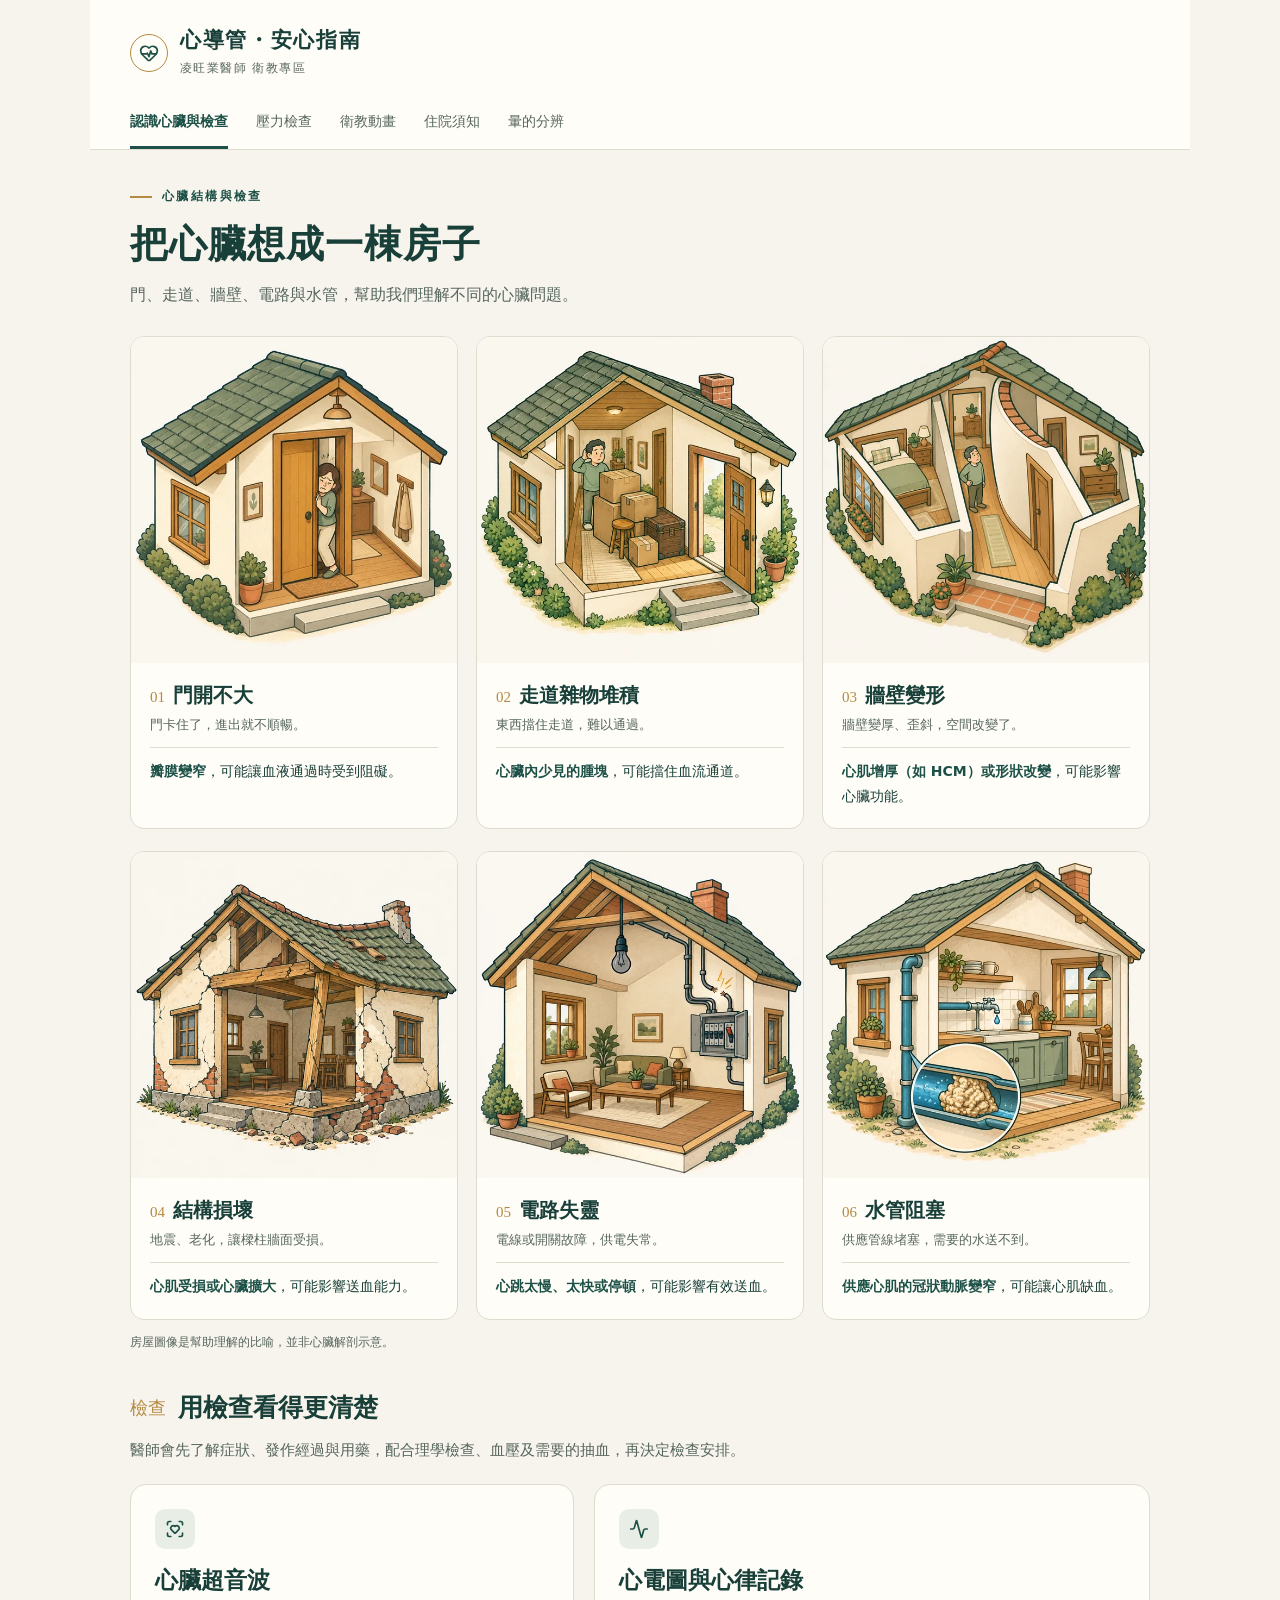
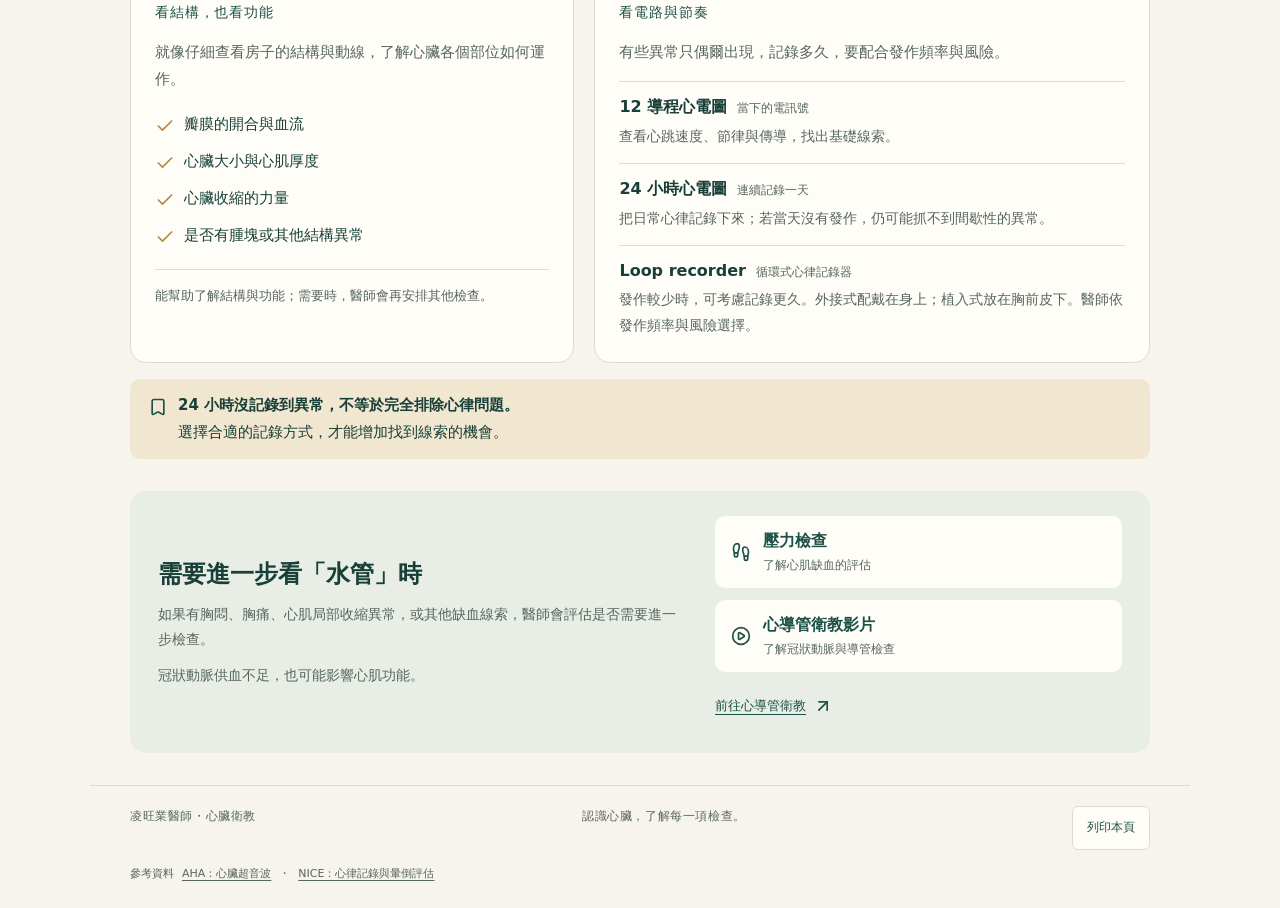
==== index.html @ b9afe4aa "Publish verified DRLWY education site candidate with Google read-only content" ====
<!doctype html>
<html lang="zh-Hant">
<head>
  <meta charset="utf-8">
  <meta name="viewport" content="width=device-width, initial-scale=1">
  <meta name="color-scheme" content="light">
  <meta name="theme-color" content="#f7f4ed">
  <link rel="canonical" href="https://demo.drlwy.com/">
  <script src="home-routing.1e4368911c.js"></script>
  <title>認識心臟與檢查：把心臟想成一棟房子｜凌旺業醫師 衛教專區</title>
  <meta name="description" content="用六張房屋卡通認識心臟結構、心律與冠狀動脈問題，了解心臟超音波、12 導程心電圖、24 小時心電圖及循環式心律記錄器。">
  <style>
html{color-scheme:light;background:#f7f4ed}body{margin:0;background:#f7f4ed}.skip-link{position:absolute;left:12px;top:-80px;z-index:10;padding:10px 16px;color:#183f38;background:#fffdf8}.skip-link:focus{top:10px}@page{margin:12mm}

    #heart-house-education{--hh-paper:#f7f4ed;--hh-surface:#fffdf8;--hh-ink:#183f38;--hh-muted:#56665d;--hh-line:#dddccf;--hh-teal:#1d5147;--hh-tint:#e8eee6;--hh-gold:#b58a43;--hh-gold-tint:#f1e7d0;--hh-art:#faf7f0;background:var(--hh-paper);color:var(--hh-ink);font-family:"Noto Sans TC","PingFang TC","Microsoft JhengHei",system-ui,sans-serif;font-size:16px;line-height:1.8;width:100%;max-width:1100px;margin:0 auto;box-sizing:border-box}
    #heart-house-education *{box-sizing:border-box}
    #heart-house-education p,#heart-house-education h1,#heart-house-education h2,#heart-house-education h3,#heart-house-education ul,#heart-house-education dl,#heart-house-education dd,#heart-house-education figure{margin:0}
    #heart-house-education .hh-header{padding:26px 40px 0;background:var(--hh-surface);border-bottom:1px solid var(--hh-line)}
    #heart-house-education .hh-brand{display:flex;align-items:center;gap:12px;padding-right:92px}
    #heart-house-education .hh-brand-mark{display:grid;place-items:center;width:38px;height:38px;border:1px solid var(--hh-gold);border-radius:50%;color:var(--hh-teal);flex:none}
    #heart-house-education .hh-brand-name{font-family:"Noto Serif TC","Songti TC","PMingLiU",serif;font-size:21px;font-weight:700;letter-spacing:.08em;line-height:1.4}
    #heart-house-education .hh-brand-byline{color:var(--hh-muted);font-size:12px;letter-spacing:.12em;margin-top:3px}
    #heart-house-education .hh-nav{display:flex;flex-wrap:wrap;gap:8px 28px;list-style:none;padding:20px 0 0;font-size:14px;color:var(--hh-muted)}
    #heart-house-education .hh-nav li{padding:9px 0 12px;white-space:nowrap}
    #heart-house-education .hh-nav [aria-current]{border-bottom:3px solid var(--hh-teal);color:var(--hh-teal);font-weight:700}
    #heart-house-education .hh-main{padding:36px 40px 32px}
    #heart-house-education .hh-eyebrow{color:var(--hh-teal);font-size:12px;font-weight:700;letter-spacing:.2em;display:flex;align-items:center;gap:10px;margin-bottom:10px}
    #heart-house-education .hh-eyebrow:before{content:"";width:22px;height:2px;background:var(--hh-gold)}
    #heart-house-education h1{font-family:"Noto Serif TC","Songti TC","PMingLiU",serif;font-size:38px;font-weight:700;line-height:1.4;letter-spacing:.025em;margin-bottom:10px}
    #heart-house-education .hh-lead{color:var(--hh-muted);max-width:740px}
    #heart-house-education .hh-houses{display:grid;grid-template-columns:repeat(3,minmax(0,1fr));gap:22px 18px;margin-top:26px}
    #heart-house-education .hh-house{background:var(--hh-surface);border:1px solid var(--hh-line);border-radius:14px;overflow:hidden;min-width:0}
    #heart-house-education .hh-house img{display:block;width:100%;height:auto;aspect-ratio:1;object-fit:contain;background:var(--hh-art)}
    #heart-house-education .hh-house-copy{padding:17px 19px 19px}
    #heart-house-education .hh-house-top{display:flex;align-items:baseline;gap:8px;margin-bottom:4px}
    #heart-house-education .hh-house-no{font-family:Georgia,serif;font-size:15px;line-height:1;color:var(--hh-gold);flex:none}
    #heart-house-education .hh-house h2{font-size:20px;font-weight:700;line-height:1.5}
    #heart-house-education .hh-literal{color:var(--hh-muted);font-size:13px;line-height:1.7;margin-bottom:11px}
    #heart-house-education .hh-medical{border-top:1px solid var(--hh-line);padding-top:11px;font-size:14px;line-height:1.8;color:var(--hh-ink)}
    #heart-house-education .hh-medical strong{font-weight:700;color:var(--hh-teal)}
    #heart-house-education .hh-figure-note{font-size:12px;color:var(--hh-muted);margin-top:12px}
    #heart-house-education .hh-tests{margin-top:36px}
    #heart-house-education .hh-section-head{display:flex;align-items:center;gap:12px;margin-bottom:10px}
    #heart-house-education .hh-section-head>span{color:var(--hh-gold);font-family:Georgia,serif;font-size:18px}
    #heart-house-education .hh-section-head h2{font-size:25px;line-height:1.5;font-weight:700}
    #heart-house-education .hh-before{color:var(--hh-muted);font-size:15px;max-width:810px}
    #heart-house-education .hh-test-grid{display:grid;grid-template-columns:minmax(0,1fr) minmax(0,1.25fr);gap:20px;margin-top:20px;align-items:stretch}
    #heart-house-education .hh-test{background:var(--hh-surface);border:1px solid var(--hh-line);border-radius:16px;padding:24px}
    #heart-house-education .hh-test-icon{display:grid;place-items:center;width:40px;height:40px;background:var(--hh-tint);color:var(--hh-teal);border-radius:10px;margin-bottom:14px}
    #heart-house-education .hh-test h3{font-size:23px;line-height:1.5;font-weight:700}
    #heart-house-education .hh-test-subtitle{color:var(--hh-teal);font-size:14px;letter-spacing:.06em;margin-top:3px;margin-bottom:14px}
    #heart-house-education .hh-test p{font-size:15px;color:var(--hh-muted)}
    #heart-house-education .hh-echo-points{list-style:none;padding:0;margin-top:18px;display:grid;gap:10px}
    #heart-house-education .hh-echo-points li{display:flex;align-items:flex-start;gap:9px;font-size:15px}
    #heart-house-education .hh-echo-points .education-icon{color:var(--hh-gold);margin-top:5px;flex:none}
    #heart-house-education .hh-echo-caption{margin-top:20px;padding-top:15px;border-top:1px solid var(--hh-line);font-size:13px;color:var(--hh-muted);line-height:1.7}
    #heart-house-education .hh-records{display:grid;gap:14px;margin-top:15px}
    #heart-house-education .hh-records>div{border-top:1px solid var(--hh-line);padding-top:12px}
    #heart-house-education .hh-records dt{font-weight:700;font-size:16px;line-height:1.6;margin-bottom:4px;display:flex;align-items:baseline;gap:10px;flex-wrap:wrap}
    #heart-house-education .hh-records dt span{font-size:12px;font-weight:400;color:var(--hh-muted)}
    #heart-house-education .hh-records dd{font-size:14px;line-height:1.8;color:var(--hh-muted)}
    #heart-house-education .hh-record-note{margin-top:16px;background:var(--hh-gold-tint);border-radius:10px;padding:13px 18px;display:flex;align-items:flex-start;gap:10px;font-size:15px;line-height:1.8}
    #heart-house-education .hh-record-note .education-icon{flex:none;margin-top:5px;color:var(--hh-teal)}
    #heart-house-education .hh-coronary{margin-top:32px;padding:25px 28px;border-radius:16px;background:var(--hh-tint);display:grid;grid-template-columns:minmax(0,1.3fr) minmax(0,1fr);gap:28px;align-items:center}
    #heart-house-education .hh-coronary h2{font-size:24px;line-height:1.5;margin-bottom:10px}
    #heart-house-education .hh-coronary p{font-size:14px;color:var(--hh-muted)}
    #heart-house-education .hh-followups{display:grid;gap:12px}
    #heart-house-education .hh-followup{display:flex;align-items:center;gap:12px;background:var(--hh-surface);border-radius:10px;padding:13px 16px;color:var(--hh-teal)}
    #heart-house-education .hh-followup>.education-icon{flex:none}
    #heart-house-education .hh-followup strong{display:block;font-size:16px;line-height:1.5}
    #heart-house-education .hh-followup small{display:block;font-size:12px;line-height:1.6;color:var(--hh-muted);margin-top:3px}
    #heart-house-education .hh-site-link{display:inline-flex;align-items:center;gap:7px;padding:7px 0;color:var(--hh-teal);font-size:13px;text-underline-offset:4px;min-height:44px}
    #heart-house-education .hh-footer{padding:20px 40px;border-top:1px solid var(--hh-line);font-size:12px;color:var(--hh-muted);display:flex;justify-content:space-between;gap:10px;flex-wrap:wrap;letter-spacing:.05em}
    #heart-house-education .hh-references{width:100%;font-size:11px;letter-spacing:0;display:flex;gap:8px;flex-wrap:wrap;align-items:center}
    #heart-house-education .hh-references a{color:var(--hh-muted);text-underline-offset:3px;padding:4px 0}
    @media(max-width:820px){#heart-house-education .hh-houses{grid-template-columns:repeat(2,minmax(0,1fr))}#heart-house-education .hh-test-grid{grid-template-columns:1fr 1.1fr}#heart-house-education .hh-test{padding:21px}#heart-house-education .hh-coronary{gap:20px;padding:24px}}
    @media(max-width:720px){#heart-house-education .hh-header{padding:22px 24px 0}#heart-house-education .hh-main{padding:30px 24px 26px}#heart-house-education .hh-footer{padding:18px 24px}#heart-house-education h1{font-size:32px}#heart-house-education .hh-nav{gap:3px 22px}#heart-house-education .hh-test-grid,#heart-house-education .hh-coronary{grid-template-columns:1fr}#heart-house-education .hh-test-grid{gap:16px}#heart-house-education .hh-echo-points{grid-template-columns:1fr 1fr;gap:12px}#heart-house-education .hh-echo-caption{margin-top:17px}#heart-house-education .hh-followups{grid-template-columns:1fr 1fr}#heart-house-education .hh-site-link{grid-column:1/-1;justify-self:start}#heart-house-education .hh-coronary{gap:18px}}
    @media(max-width:520px){#heart-house-education .hh-houses{grid-template-columns:1fr;gap:18px}#heart-house-education .hh-header{padding:20px 18px 0}#heart-house-education .hh-main{padding:26px 18px}#heart-house-education .hh-brand-name{font-size:18px}#heart-house-education .hh-brand{padding-right:60px;gap:9px}#heart-house-education .hh-brand-mark{width:32px;height:32px}#heart-house-education .hh-brand-byline{font-size:11px;letter-spacing:.04em}#heart-house-education h1{font-size:28px}#heart-house-education .hh-nav{font-size:13px;gap:0 18px}#heart-house-education .hh-house-copy{padding:18px 20px 20px}#heart-house-education .hh-house h2{font-size:22px}#heart-house-education .hh-medical{font-size:15px}#heart-house-education .hh-section-head h2{font-size:22px}#heart-house-education .hh-section-head{gap:8px}#heart-house-education .hh-test{padding:21px}#heart-house-education .hh-test h3{font-size:22px}#heart-house-education .hh-echo-points,#heart-house-education .hh-followups{grid-template-columns:1fr}#heart-house-education .hh-coronary{padding:21px}#heart-house-education .hh-coronary h2{font-size:22px}#heart-house-education .hh-footer{padding:18px}}
    @media print{#heart-house-education{background:#fff;color:#183f38;font-size:12pt}#heart-house-education .hh-nav,#heart-house-education .hh-site-link{display:none}#heart-house-education .hh-header,#heart-house-education .hh-main,#heart-house-education .hh-footer{padding-left:0;padding-right:0}#heart-house-education .hh-houses{grid-template-columns:repeat(3,minmax(0,1fr));gap:12px}#heart-house-education .hh-house,#heart-house-education .hh-test,#heart-house-education .hh-coronary{break-inside:avoid}#heart-house-education .hh-house-copy{padding:12px}#heart-house-education .hh-house h2{font-size:15pt}#heart-house-education .hh-test-grid{grid-template-columns:1fr 1.25fr}}

#heart-house-education .education-icon{display:inline-block;flex:none;width:20px;height:20px;vertical-align:middle}
#heart-house-education .hh-nav li{padding:0}
#heart-house-education .hh-nav a{display:block;padding:9px 0 12px;min-height:44px;border-bottom:3px solid transparent;color:inherit;text-decoration:none}
#heart-house-education .hh-nav a[aria-current]{border-bottom-color:var(--hh-teal);color:var(--hh-teal)}
#heart-house-education a:hover{text-decoration:underline;text-underline-offset:5px}
#heart-house-education a:focus-visible{outline:3px solid var(--hh-gold);outline-offset:4px}
#heart-house-education .hh-next,#heart-house-education .hh-followup{text-decoration:none}
@media print{html,body{background:#fff!important}#heart-house-education{max-width:none;color:#183f38}#heart-house-education .hh-nav,#heart-house-education .hh-next,#heart-house-education .hh-site-link{display:none}#heart-house-education h1,#heart-house-education h2,#heart-house-education h3{break-after:avoid}#heart-house-education .hh-house img{max-height:45mm;object-fit:contain}#heart-house-education .hh-house,#heart-house-education .hh-test,#heart-house-education .dz-symptom,#heart-house-education .dz-care{background:#fff;box-shadow:none}#heart-house-education .hh-test-grid{display:block}#heart-house-education .hh-test{margin-top:12px}#heart-house-education .hh-house-copy{padding:10px}#heart-house-education .hh-house h2{font-size:13pt}#heart-house-education .hh-medical{font-size:10pt}#heart-house-education .hh-literal{font-size:9pt}}

    #heart-house-education .education-print{appearance:none;border:1px solid var(--hh-line);border-radius:6px;background:var(--hh-surface);color:var(--hh-teal);font:inherit;min-height:44px;padding:8px 14px;cursor:pointer}
    @media print{#heart-house-education .education-print{display:none!important}}
  </style>
</head>
<body>
<a class="skip-link" href="#main-content">跳至主要內容</a>
<section id="heart-house-education" lang="zh-Hant" aria-label="用房子認識心臟與檢查衛教頁面">

  <header class="hh-header">
    <div class="hh-brand">
      <div class="hh-brand-mark"><svg class="education-icon" xmlns="http://www.w3.org/2000/svg" width="20" height="20" viewBox="0 0 24 24" fill="none" stroke="currentColor" stroke-width="2" stroke-linecap="round" stroke-linejoin="round" aria-hidden="true" focusable="false"><path d="M2 9.5a5.5 5.5 0 0 1 9.591-3.676.56.56 0 0 0 .818 0A5.49 5.49 0 0 1 22 9.5c0 2.29-1.5 4-3 5.5l-5.492 5.313a2 2 0 0 1-3 .019L5 15c-1.5-1.5-3-3.2-3-5.5" /><path d="M3.22 13H9.5l.5-1 2 4.5 2-7 1.5 3.5h5.27" /></svg></div>
      <div><div class="hh-brand-name">心導管・安心指南</div><div class="hh-brand-byline">凌旺業醫師 衛教專區</div></div>
    </div>
    <nav aria-label="衛教主題"><ul class="hh-nav"><li><a href="./" aria-current="page">認識心臟與檢查</a></li><li><a href="catheter.html#stress">壓力檢查</a></li><li><a href="catheter.html#animation">衛教動畫</a></li><li><a href="catheter.html#guide">住院須知</a></li><li><a href="dizziness.html">暈的分辨</a></li></ul></nav>
  </header>
  <main class="hh-main" id="main-content">
    <div class="hh-eyebrow">心臟結構與檢查</div>
    <h1>把心臟想成一棟房子</h1>
    <p class="hh-lead">門、走道、牆壁、電路與水管，幫助我們理解不同的心臟問題。</p>
    <div class="hh-houses">
      <figure class="hh-house">
        <img src="assets/heart-house/door.webp" width="600" height="600" decoding="async" alt="房子的門只能開一條窄縫，住戶難以通過的卡通圖">
        <figcaption class="hh-house-copy"><div class="hh-house-top"><span class="hh-house-no">01</span><h2>門開不大</h2></div><p class="hh-literal">門卡住了，進出就不順暢。</p><p class="hh-medical"><strong>瓣膜變窄</strong>，可能讓血液通過時受到阻礙。</p></figcaption>
      </figure>
      <figure class="hh-house">
        <img src="assets/heart-house/clutter.webp" width="600" height="600" decoding="async" alt="房子走道堆滿紙箱和雜物，擋住住戶通行的卡通圖">
        <figcaption class="hh-house-copy"><div class="hh-house-top"><span class="hh-house-no">02</span><h2>走道雜物堆積</h2></div><p class="hh-literal">東西擋住走道，難以通過。</p><p class="hh-medical"><strong>心臟內少見的腫塊</strong>，可能擋住血流通道。</p></figcaption>
      </figure>
      <figure class="hh-house">
        <img src="assets/heart-house/warped.webp" width="600" height="600" decoding="async" alt="房子的牆壁變厚並向走道內彎曲，使空間變小的卡通圖">
        <figcaption class="hh-house-copy"><div class="hh-house-top"><span class="hh-house-no">03</span><h2>牆壁變形</h2></div><p class="hh-literal">牆壁變厚、歪斜，空間改變了。</p><p class="hh-medical"><strong>心肌增厚（如 HCM）或形狀改變</strong>，可能影響心臟功能。</p></figcaption>
      </figure>
      <figure class="hh-house">
        <img src="assets/heart-house/structure.webp" width="600" height="600" decoding="async" alt="老房子的牆壁和樑柱出現裂縫、結構損壞的卡通圖">
        <figcaption class="hh-house-copy"><div class="hh-house-top"><span class="hh-house-no">04</span><h2>結構損壞</h2></div><p class="hh-literal">地震、老化，讓樑柱牆面受損。</p><p class="hh-medical"><strong>心肌受損或心臟擴大</strong>，可能影響送血能力。</p></figcaption>
      </figure>
      <figure class="hh-house">
        <img src="assets/heart-house/electric.webp" width="600" height="600" decoding="async" alt="房屋配電箱的電線故障、燈泡無法正常點亮的卡通圖">
        <figcaption class="hh-house-copy"><div class="hh-house-top"><span class="hh-house-no">05</span><h2>電路失靈</h2></div><p class="hh-literal">電線或開關故障，供電失常。</p><p class="hh-medical"><strong>心跳太慢、太快或停頓</strong>，可能影響有效送血。</p></figcaption>
      </figure>
      <figure class="hh-house">
        <img src="assets/heart-house/pipes.webp" width="600" height="600" decoding="async" alt="供應房屋的水管被沉積物堵住，水流變少的卡通圖">
        <figcaption class="hh-house-copy"><div class="hh-house-top"><span class="hh-house-no">06</span><h2>水管阻塞</h2></div><p class="hh-literal">供應管線堵塞，需要的水送不到。</p><p class="hh-medical"><strong>供應心肌的冠狀動脈變窄</strong>，可能讓心肌缺血。</p></figcaption>
      </figure>
    </div>
    <p class="hh-figure-note">房屋圖像是幫助理解的比喻，並非心臟解剖示意。</p>
    <section class="hh-tests" aria-labelledby="hh-tests-heading">
      <div class="hh-section-head"><span>檢查</span><h2 id="hh-tests-heading">用檢查看得更清楚</h2></div>
      <p class="hh-before">醫師會先了解症狀、發作經過與用藥，配合理學檢查、血壓及需要的抽血，再決定檢查安排。</p>
      <div class="hh-test-grid">
        <article class="hh-test">
          <div class="hh-test-icon"><svg class="education-icon" xmlns="http://www.w3.org/2000/svg" width="20" height="20" viewBox="0 0 24 24" fill="none" stroke="currentColor" stroke-width="2" stroke-linecap="round" stroke-linejoin="round" aria-hidden="true" focusable="false"><path d="M17 3h2a2 2 0 0 1 2 2v2" /><path d="M21 17v2a2 2 0 0 1-2 2h-2" /><path d="M3 7V5a2 2 0 0 1 2-2h2" /><path d="M7 21H5a2 2 0 0 1-2-2v-2" /><path d="M7.828 13.07A3 3 0 0 1 12 8.764a3 3 0 0 1 4.172 4.306l-3.447 3.62a1 1 0 0 1-1.449 0z" /></svg></div>
          <h3>心臟超音波</h3>
          <div class="hh-test-subtitle">看結構，也看功能</div>
          <p>就像仔細查看房子的結構與動線，了解心臟各個部位如何運作。</p>
          <ul class="hh-echo-points">
            <li><svg class="education-icon" xmlns="http://www.w3.org/2000/svg" width="20" height="20" viewBox="0 0 24 24" fill="none" stroke="currentColor" stroke-width="2" stroke-linecap="round" stroke-linejoin="round" aria-hidden="true" focusable="false"><path d="M20 6 9 17l-5-5" /></svg><span>瓣膜的開合與血流</span></li>
            <li><svg class="education-icon" xmlns="http://www.w3.org/2000/svg" width="20" height="20" viewBox="0 0 24 24" fill="none" stroke="currentColor" stroke-width="2" stroke-linecap="round" stroke-linejoin="round" aria-hidden="true" focusable="false"><path d="M20 6 9 17l-5-5" /></svg><span>心臟大小與心肌厚度</span></li>
            <li><svg class="education-icon" xmlns="http://www.w3.org/2000/svg" width="20" height="20" viewBox="0 0 24 24" fill="none" stroke="currentColor" stroke-width="2" stroke-linecap="round" stroke-linejoin="round" aria-hidden="true" focusable="false"><path d="M20 6 9 17l-5-5" /></svg><span>心臟收縮的力量</span></li>
            <li><svg class="education-icon" xmlns="http://www.w3.org/2000/svg" width="20" height="20" viewBox="0 0 24 24" fill="none" stroke="currentColor" stroke-width="2" stroke-linecap="round" stroke-linejoin="round" aria-hidden="true" focusable="false"><path d="M20 6 9 17l-5-5" /></svg><span>是否有腫塊或其他結構異常</span></li>
          </ul>
          <div class="hh-echo-caption">能幫助了解結構與功能；需要時，醫師會再安排其他檢查。</div>
        </article>
        <article class="hh-test">
          <div class="hh-test-icon"><svg class="education-icon" xmlns="http://www.w3.org/2000/svg" width="20" height="20" viewBox="0 0 24 24" fill="none" stroke="currentColor" stroke-width="2" stroke-linecap="round" stroke-linejoin="round" aria-hidden="true" focusable="false"><path d="M22 12h-2.48a2 2 0 0 0-1.93 1.46l-2.35 8.36a.25.25 0 0 1-.48 0L9.24 2.18a.25.25 0 0 0-.48 0l-2.35 8.36A2 2 0 0 1 4.49 12H2" /></svg></div>
          <h3>心電圖與心律記錄</h3>
          <div class="hh-test-subtitle">看電路與節奏</div>
          <p>有些異常只偶爾出現，記錄多久，要配合發作頻率與風險。</p>
          <dl class="hh-records">
            <div><dt>12 導程心電圖<span>當下的電訊號</span></dt><dd>查看心跳速度、節律與傳導，找出基礎線索。</dd></div>
            <div><dt>24 小時心電圖<span>連續記錄一天</span></dt><dd>把日常心律記錄下來；若當天沒有發作，仍可能抓不到間歇性的異常。</dd></div>
            <div><dt>Loop recorder<span>循環式心律記錄器</span></dt><dd>發作較少時，可考慮記錄更久。外接式配戴在身上；植入式放在胸前皮下。醫師依發作頻率與風險選擇。</dd></div>
          </dl>
        </article>
      </div>
      <div class="hh-record-note"><svg class="education-icon" xmlns="http://www.w3.org/2000/svg" width="20" height="20" viewBox="0 0 24 24" fill="none" stroke="currentColor" stroke-width="2" stroke-linecap="round" stroke-linejoin="round" aria-hidden="true" focusable="false"><path d="M17 3a2 2 0 0 1 2 2v15a1 1 0 0 1-1.496.868l-4.512-2.578a2 2 0 0 0-1.984 0l-4.512 2.578A1 1 0 0 1 5 20V5a2 2 0 0 1 2-2z" /></svg><span><strong>24 小時沒記錄到異常，不等於完全排除心律問題。</strong><br>選擇合適的記錄方式，才能增加找到線索的機會。</span></div>
    </section>
    <section class="hh-coronary" aria-labelledby="hh-coronary-heading">
      <div><h2 id="hh-coronary-heading">需要進一步看「水管」時</h2><p>如果有胸悶、胸痛、心肌局部收縮異常，或其他缺血線索，醫師會評估是否需要進一步檢查。</p><p style="margin-top:10px">冠狀動脈供血不足，也可能影響心肌功能。</p></div>
      <div class="hh-followups">
        <a class="hh-followup" href="catheter.html#stress"><svg class="education-icon" xmlns="http://www.w3.org/2000/svg" width="20" height="20" viewBox="0 0 24 24" fill="none" stroke="currentColor" stroke-width="2" stroke-linecap="round" stroke-linejoin="round" aria-hidden="true" focusable="false"><path d="M4 16v-2.38C4 11.5 2.97 10.5 3 8c.03-2.72 1.49-6 4.5-6C9.37 2 10 3.8 10 5.5c0 3.11-2 5.66-2 8.68V16a2 2 0 1 1-4 0Z" /><path d="M20 20v-2.38c0-2.12 1.03-3.12 1-5.62-.03-2.72-1.49-6-4.5-6C14.63 6 14 7.8 14 9.5c0 3.11 2 5.66 2 8.68V20a2 2 0 1 0 4 0Z" /><path d="M16 17h4" /><path d="M4 13h4" /></svg><div><strong>壓力檢查</strong><small>了解心肌缺血的評估</small></div></a>
        <a class="hh-followup" href="catheter.html#animation"><svg class="education-icon" xmlns="http://www.w3.org/2000/svg" width="20" height="20" viewBox="0 0 24 24" fill="none" stroke="currentColor" stroke-width="2" stroke-linecap="round" stroke-linejoin="round" aria-hidden="true" focusable="false"><path d="M9 9.003a1 1 0 0 1 1.517-.859l4.997 2.997a1 1 0 0 1 0 1.718l-4.997 2.997A1 1 0 0 1 9 14.996z" /><circle cx="12" cy="12" r="10" /></svg><div><strong>心導管衛教影片</strong><small>了解冠狀動脈與導管檢查</small></div></a>
        <a class="hh-site-link" href="catheter.html#stress">前往心導管衛教<svg class="education-icon" xmlns="http://www.w3.org/2000/svg" width="20" height="20" viewBox="0 0 24 24" fill="none" stroke="currentColor" stroke-width="2" stroke-linecap="round" stroke-linejoin="round" aria-hidden="true" focusable="false"><path d="M7 7h10v10" /><path d="M7 17 17 7" /></svg></a>
      </div>
    </section>
  </main>
  <footer class="hh-footer"><span>凌旺業醫師・心臟衛教</span><span>認識心臟，了解每一項檢查。</span><button class="education-print" type="button" onclick="window.print()">列印本頁</button><div class="hh-references"><span>參考資料</span><a href="https://www.heart.org/en/health-topics/heart-attack/diagnosing-a-heart-attack/echocardiogram" target="_blank" rel="noopener noreferrer">AHA：心臟超音波</a><span>・</span><a href="https://www.nice.org.uk/guidance/cg109/chapter/Recommendations" target="_blank" rel="noopener noreferrer">NICE：心律記錄與暈倒評估</a></div></footer>
</section>

</body>
</html>
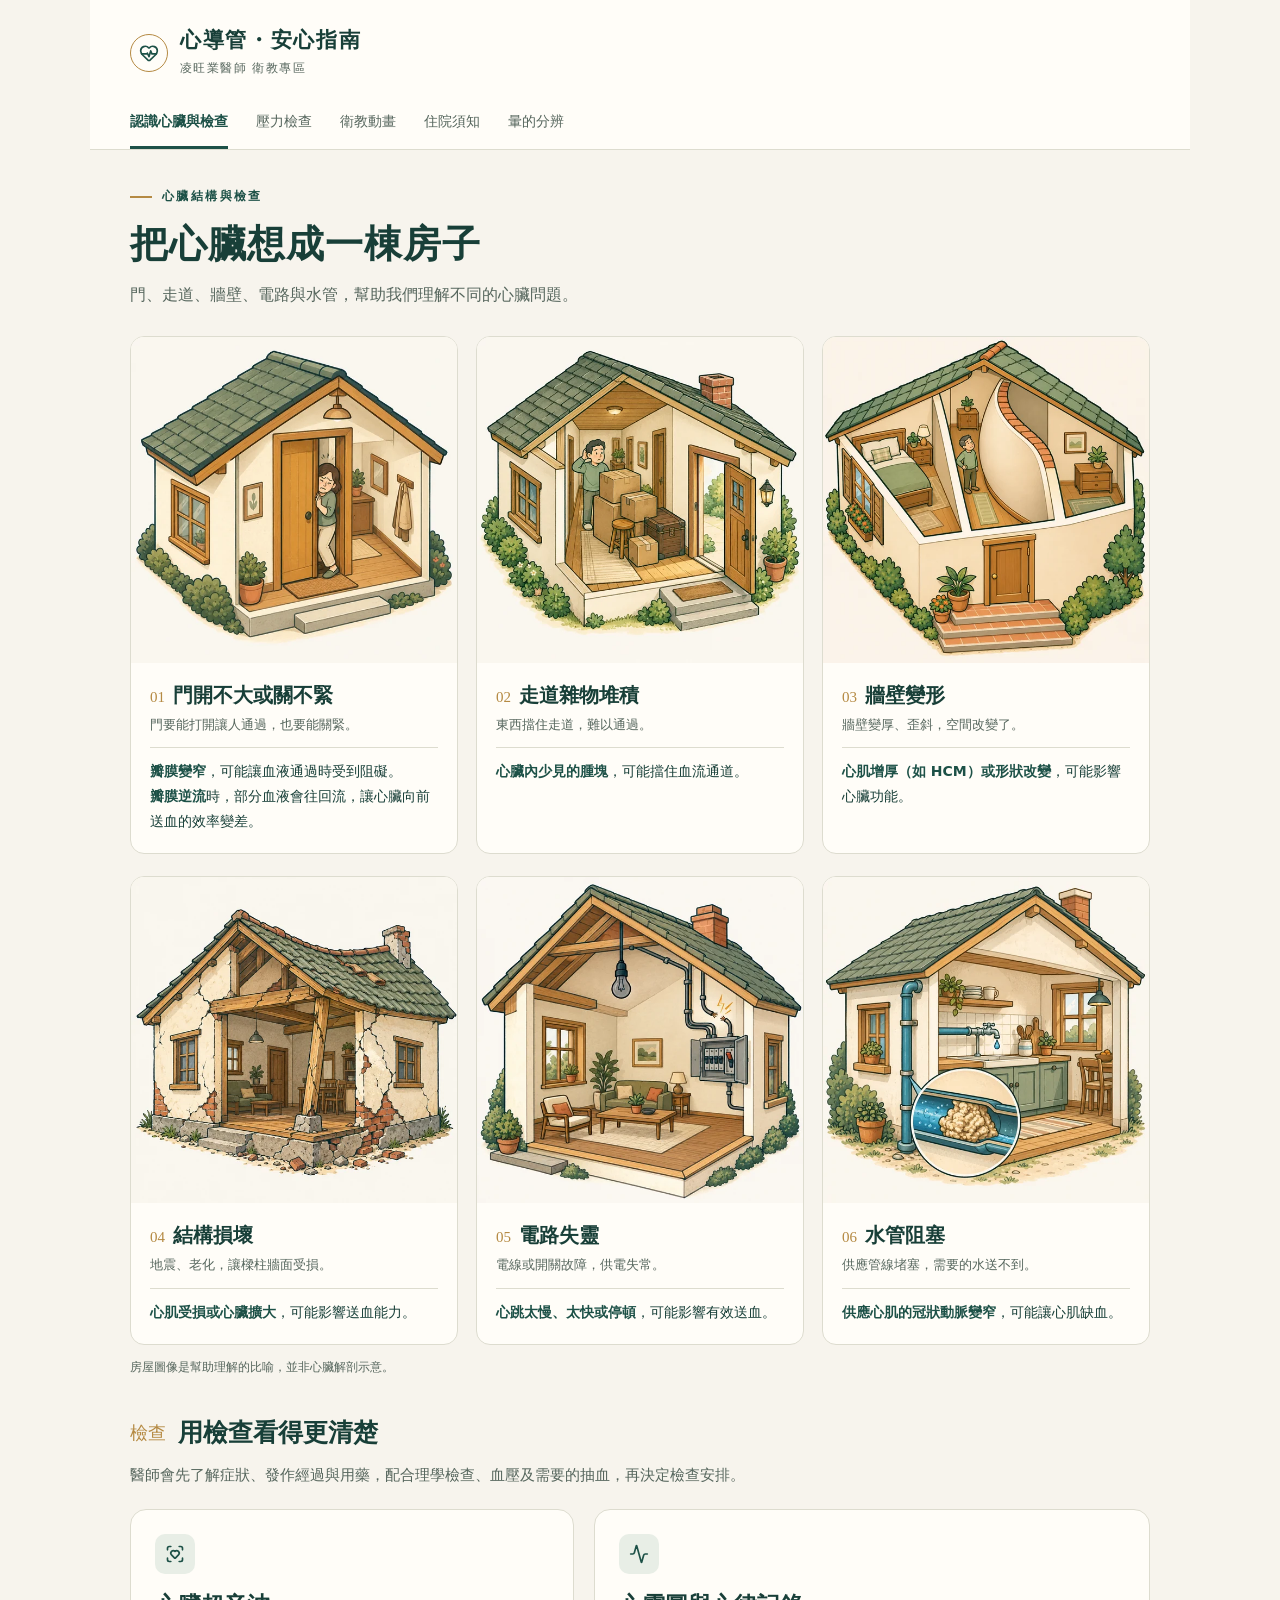
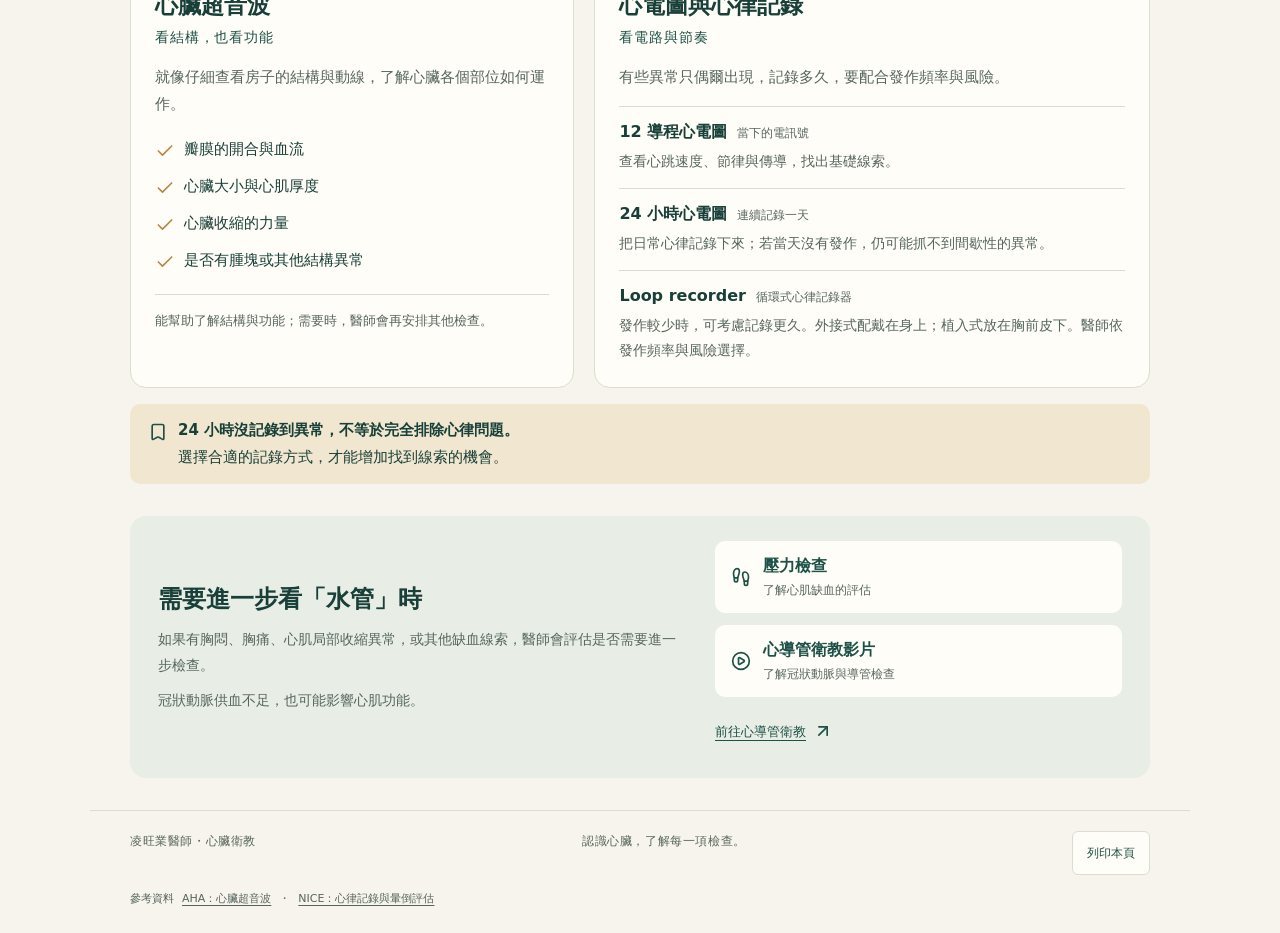
==== commit b5f2e8ed: "Explain valve narrowing and leakage and redraw the warped hallway" ====
--- a/index.html
+++ b/index.html
@@ -109,14 +109,14 @@
     <div class="hh-houses">
       <figure class="hh-house">
         <img src="assets/heart-house/door.webp" width="600" height="600" decoding="async" alt="房子的門只能開一條窄縫，住戶難以通過的卡通圖">
-        <figcaption class="hh-house-copy"><div class="hh-house-top"><span class="hh-house-no">01</span><h2>門開不大</h2></div><p class="hh-literal">門卡住了，進出就不順暢。</p><p class="hh-medical"><strong>瓣膜變窄</strong>，可能讓血液通過時受到阻礙。</p></figcaption>
+        <figcaption class="hh-house-copy"><div class="hh-house-top"><span class="hh-house-no">01</span><h2>門開不大或關不緊</h2></div><p class="hh-literal">門要能打開讓人通過，也要能關緊。</p><p class="hh-medical"><strong>瓣膜變窄</strong>，可能讓血液通過時受到阻礙。<br><strong>瓣膜逆流</strong>時，部分血液會往回流，讓心臟向前送血的效率變差。</p></figcaption>
       </figure>
       <figure class="hh-house">
         <img src="assets/heart-house/clutter.webp" width="600" height="600" decoding="async" alt="房子走道堆滿紙箱和雜物，擋住住戶通行的卡通圖">
         <figcaption class="hh-house-copy"><div class="hh-house-top"><span class="hh-house-no">02</span><h2>走道雜物堆積</h2></div><p class="hh-literal">東西擋住走道，難以通過。</p><p class="hh-medical"><strong>心臟內少見的腫塊</strong>，可能擋住血流通道。</p></figcaption>
       </figure>
       <figure class="hh-house">
-        <img src="assets/heart-house/warped.webp" width="600" height="600" decoding="async" alt="房子的牆壁變厚並向走道內彎曲，使空間變小的卡通圖">
+        <img src="assets/heart-house/warped.016d2cfa0f.webp" width="600" height="600" decoding="async" alt="大門位在入口階梯正上方，屋內一側厚牆向走道中央凸出，住戶身旁的通道變窄。">
         <figcaption class="hh-house-copy"><div class="hh-house-top"><span class="hh-house-no">03</span><h2>牆壁變形</h2></div><p class="hh-literal">牆壁變厚、歪斜，空間改變了。</p><p class="hh-medical"><strong>心肌增厚（如 HCM）或形狀改變</strong>，可能影響心臟功能。</p></figcaption>
       </figure>
       <figure class="hh-house">
